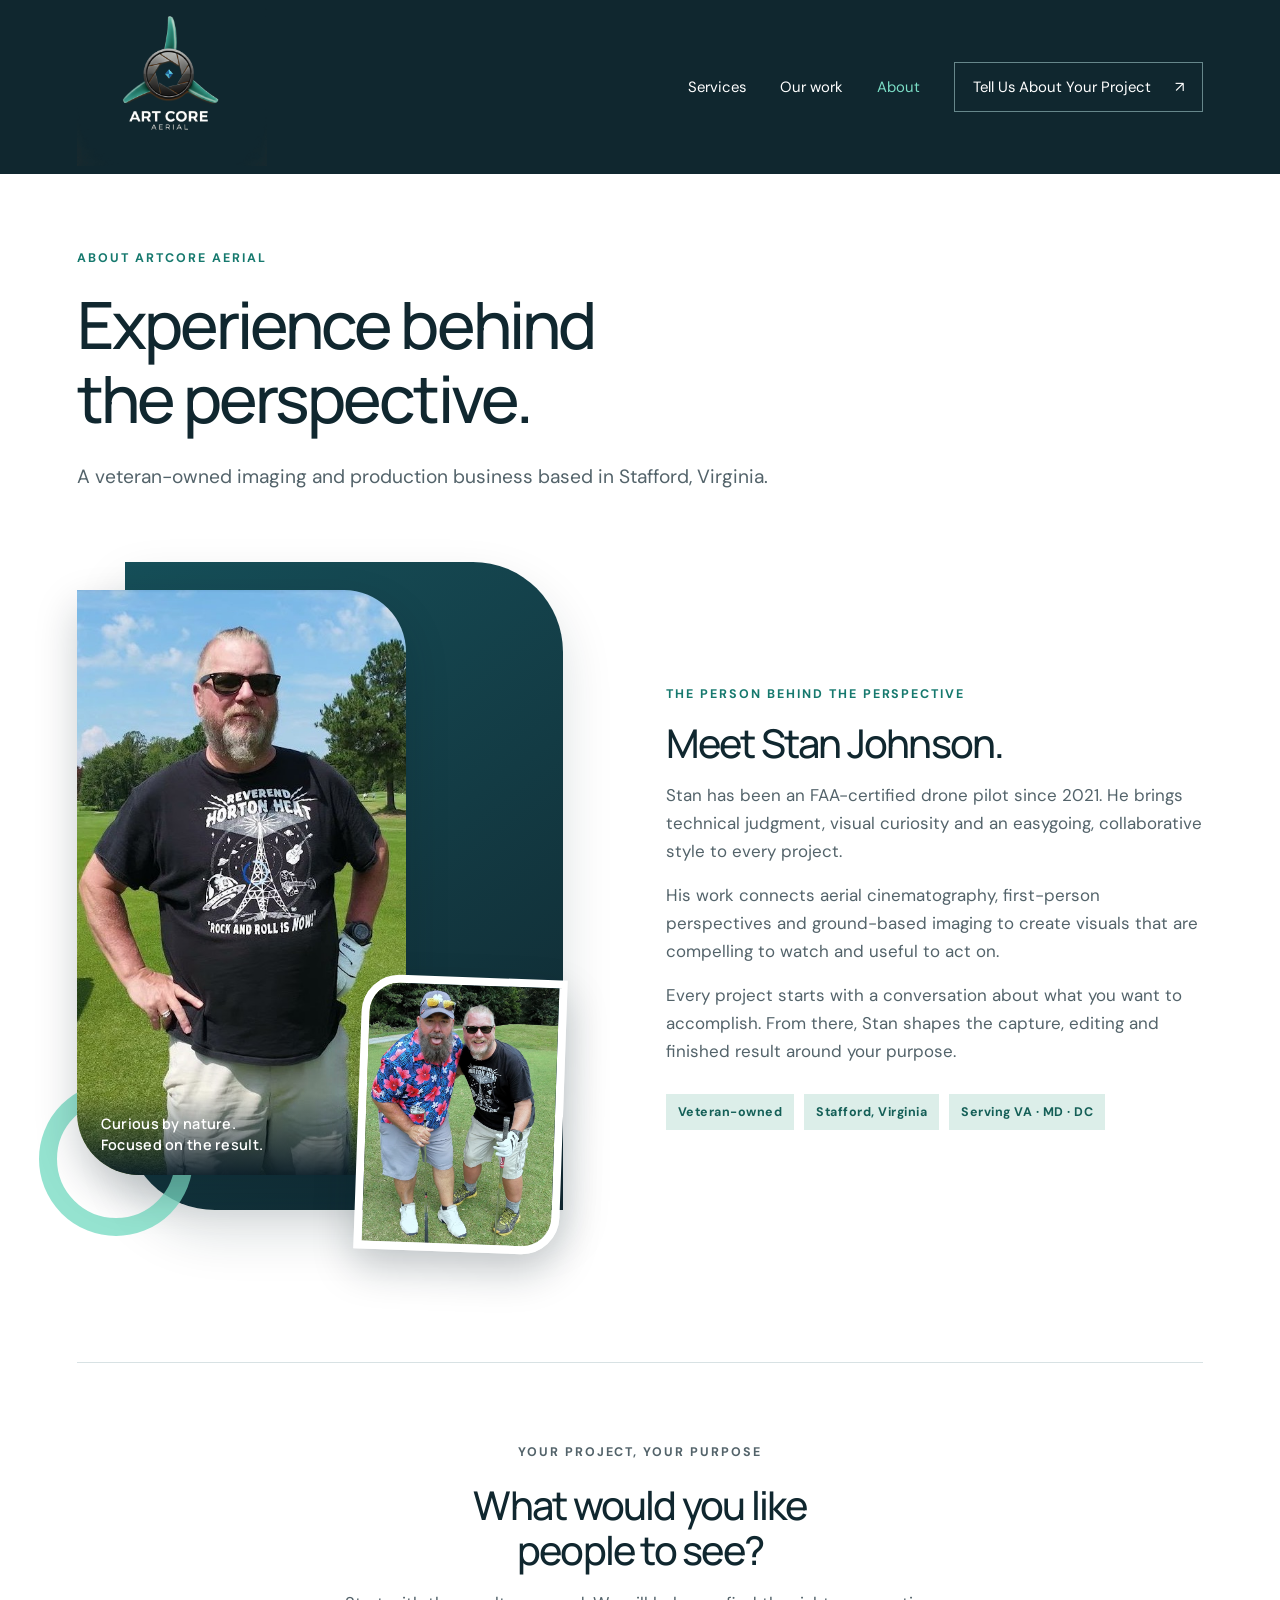
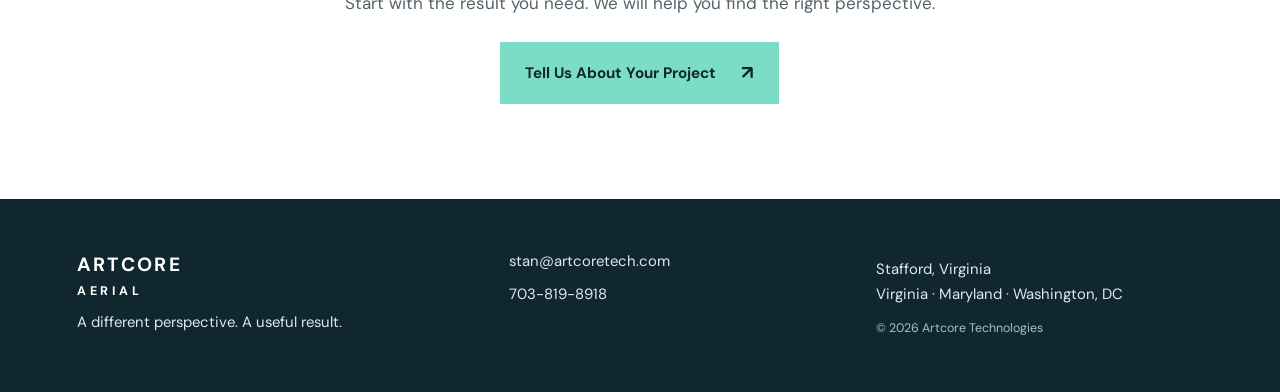
==== about/index.html @ b4f45067 "Updated folders" ====
<!doctype html><html lang="en"><head><meta charset="utf-8"><meta name="viewport" content="width=device-width,initial-scale=1"><title>About | Artcore Aerial</title><meta name="description" content="Photography, cinematic video, Immersive Tours and project documentation. Stafford, Virginia, serving Virginia, Maryland and Washington, DC."><meta name="theme-color" content="#10272f"><link rel="icon" href="/assets/logo.png"><link rel="stylesheet" href="/style.css"><script defer src="/site.js"></script></head><body><a class="skip" href="#main">Skip to content</a><header><a class="brand" href="/" aria-label="Artcore Aerial home"><img src="/assets/logo.png" alt="Artcore Aerial" width="300" height="249"></a><nav aria-label="Main navigation"><a  href="/services/">Services</a><a  href="/work/">Our work</a><a aria-current="page" href="/about/">About</a><a class="nav-cta" href="/contact/">Tell Us About Your Project <span aria-hidden="true">↗</span></a></nav></header><main id="main"><section class="page-intro wrap"><p class="eyebrow">ABOUT ARTCORE AERIAL</p><h1>Experience behind<br>the perspective.</h1><p class="lede">A veteran-owned imaging and production business based in Stafford, Virginia.</p></section><section class="wrap stan-profile section compact"><div class="stan-portraits"><div class="stan-photo stan-photo-primary"><img src="/assets/stan-confident.jpg" alt="Stan Johnson outdoors on a golf course" width="680" height="850"><span>Curious by nature.<br>Focused on the result.</span></div><div class="stan-photo stan-photo-secondary"><img src="/assets/stan-creative.jpg" alt="Stan Johnson enjoying a day on the golf course with a friend" width="712" height="949"></div></div><div class="stan-copy"><p class="eyebrow">THE PERSON BEHIND THE PERSPECTIVE</p><h2>Meet Stan Johnson.</h2><p>Stan has been an FAA-certified drone pilot since 2021. He brings technical judgment, visual curiosity and an easygoing, collaborative style to every project.</p><p>His work connects aerial cinematography, first-person perspectives and ground-based imaging to create visuals that are compelling to watch and useful to act on.</p><p>Every project starts with a conversation about what you want to accomplish. From there, Stan shapes the capture, editing and finished result around your purpose.</p><div class="stan-notes"><span>Veteran-owned</span><span>Stafford, Virginia</span><span>Serving VA · MD · DC</span></div></div></section><section class="project-end wrap"><p class="eyebrow">YOUR PROJECT, YOUR PURPOSE</p><h2>What would you like<br>people to see?</h2><p>Start with the result you need. We will help you find the right perspective.</p><a class="button" href="/contact/">Tell Us About Your Project<span aria-hidden="true">↗</span></a></section></main><footer><div><strong>ARTCORE <span>AERIAL</span></strong><p>A different perspective. A useful result.</p></div><div><a href="mailto:stan@artcoretech.com">stan@artcoretech.com</a><a href="tel:+17038198918">703-819-8918</a></div><div><p>Stafford, Virginia<br>Virginia · Maryland · Washington, DC</p><small>© 2026 Artcore Technologies</small></div></footer><dialog id="lightbox" aria-labelledby="image-caption"><button class="close" aria-label="Close image">Close ×</button><img id="large-image" alt="Expanded portfolio photograph"><p id="image-caption"></p></dialog></body></html>
---- style.css ----
@import url('https://fonts.googleapis.com/css2?family=DM+Sans:wght@400;500;600;700&family=Manrope:wght@400;500;600;700;800&display=swap');
:root{--ink:#10272f;--teal:#16796e;--mint:#7bddc5;--paper:#fff;--muted:#53636a;--line:#d8e2e4}*{box-sizing:border-box}html{scroll-behavior:smooth;scroll-padding-top:110px}body{margin:0;background:var(--paper);color:var(--ink);font:17px/1.65 'DM Sans',Arial,sans-serif}h1,h2,h3,p{margin:0}h1,h2,h3{font-family:Manrope,Arial,sans-serif;line-height:1.13;letter-spacing:-.045em}h1{font-size:clamp(2.8rem,5.1vw,5rem);font-weight:500}h2{font-size:clamp(2rem,3.1vw,3.25rem);font-weight:500}h3{font-size:1.35rem;font-weight:600;letter-spacing:-.025em}p{margin-top:1rem}a{color:inherit;text-decoration:none}button{font:inherit}img{max-width:100%;display:block}a,button{touch-action:manipulation}a:focus-visible,button:focus-visible{outline:3px solid #d58913;outline-offset:5px}.wrap{width:min(1280px,88%);margin-inline:auto}.eyebrow{font-size:.78rem;letter-spacing:.16em;font-weight:700;margin:0 0 1.3rem;line-height:1.5;color:var(--teal)}header{height:100px;padding:8px 6%;display:flex;justify-content:space-between;align-items:center;background:var(--ink);color:white}header .brand img{object-fit:contain;width:88px;height:78px}nav{display:flex;align-items:center;gap:34px;font-size:.93rem}nav a:hover,nav a[aria-current]{color:var(--mint)}nav .nav-cta{border:1px solid #67878b;padding:12px 18px}.nav-cta span{padding-left:20px}.button{display:inline-flex;gap:25px;align-items:center;background:var(--mint);color:var(--ink);padding:17px 25px;font-weight:700;font-size:.95rem;line-height:1.5}.button:hover{background:#a7edda}.button span{font-size:1.2rem}.text-link{display:inline-block;font-weight:600;font-size:.95rem;border-bottom:1px solid currentColor;padding-bottom:4px}.text-link:hover{color:var(--teal)}.hero{position:relative;min-height:735px;color:white;display:flex;align-items:center;padding:64px 0 90px}.hero-photo,.hero-shade{position:absolute;inset:0;width:100%;height:100%;object-fit:cover}.hero-photo{object-position:center}.hero-shade{background:linear-gradient(90deg,rgba(5,22,30,.87),rgba(5,22,30,.54) 48%,rgba(5,22,30,.1))}.hero-content{position:relative}.hero .eyebrow{color:var(--mint)}em{font-style:normal;color:var(--mint)}.hero-content p:not(.eyebrow){max-width:525px;font-size:1.12rem;line-height:1.65;margin:24px 0 28px;color:#f1f5f5}.hero-work{display:inline-block;margin-left:26px;font-size:.95rem}.hero-caption{position:absolute;bottom:24px;right:6%;font-size:.7rem;letter-spacing:.13em}.hero-caption span{margin-left:20px;letter-spacing:0;font-size:.8rem}.position{padding:90px 0;display:grid;grid-template-columns:1fr 1.1fr;gap:0 90px;border-bottom:1px solid var(--line)}.position>.eyebrow{grid-column:1/-1}.position>p:last-child{margin:0;font-size:1.2rem;color:var(--muted)}.section{padding:85px 0}.section-heading{display:flex;justify-content:space-between;align-items:end;gap:32px;margin-bottom:40px}.section-heading .text-link{flex-shrink:0}.services-grid{display:grid;grid-template-columns:repeat(3,1fr);border-top:1px solid var(--line);border-left:1px solid var(--line)}.service-card{padding:30px;min-height:280px;border-right:1px solid var(--line);border-bottom:1px solid var(--line);display:flex;flex-direction:column}.service-card:hover{background:#edf6f4}.number{color:var(--teal);font-size:.85rem;margin-bottom:30px}.service-card p{color:var(--muted);font-size:1rem;margin:12px 0 25px}.card-link{font-size:.85rem;font-weight:600;margin-top:auto;display:flex;justify-content:space-between}.immersive{background:var(--ink);color:white;padding:90px 0}.feature-grid{display:grid;grid-template-columns:.85fr 1.15fr;gap:75px;align-items:center}.feature-grid>img{width:100%;height:460px;object-fit:cover}.immersive .eyebrow{color:var(--mint)}.immersive p{color:#d0dfe1}.immersive .text-link{margin-top:28px}.film-frame{background:#081a21;aspect-ratio:16/9;width:100%;position:relative}.film iframe{border:0;width:100%;height:100%;position:absolute;inset:0}.film h3{margin-top:20px}.film .text-link{margin-top:14px}.film p,figcaption p{color:var(--muted);font-size:1rem}.immersive .film p{color:#d0dfe1}.gallery{display:grid;gap:28px}.three{grid-template-columns:repeat(3,1fr)}.two{grid-template-columns:repeat(2,1fr)}figure{margin:0;min-width:0}.photo{border:0;background:#dce5e7;padding:0;position:relative;display:block;width:100%;cursor:zoom-in;overflow:hidden}.photo img{width:100%;height:330px;object-fit:cover;transition:transform .3s}.photo:hover img{transform:scale(1.035)}.expand{position:absolute;bottom:12px;right:12px;display:grid;place-items:center;background:white;color:var(--ink);width:36px;height:36px;font-size:22px}figcaption{padding-top:20px}.progress-band{background:#edf3f4;padding:80px 0}.progress-grid{display:grid;grid-template-columns:1fr 1fr;gap:70px}.progress-grid p{color:var(--muted)}.progress-grid .text-link{margin-top:24px}.progress-notes article+article{border-top:1px solid #becfd2;padding-top:28px;margin-top:28px}.status{display:inline-block;font-size:.75rem;letter-spacing:.09em;font-weight:700;color:#21695f;padding:6px 10px;background:#d4e9e3;margin-bottom:16px}.about-strip{padding:85px 0;display:grid;grid-template-columns:1fr 1fr;gap:0 90px}.about-strip>.eyebrow{grid-column:1/-1}.about-strip p{margin:0 0 20px;color:var(--muted)}.project-end{border-top:1px solid var(--line);padding:80px 0 95px;text-align:center}.project-end p{color:var(--muted)}.project-end .button{margin-top:25px}footer{background:var(--ink);color:#deeaec;padding:50px 6%;display:grid;grid-template-columns:1.2fr 1fr 1fr;gap:40px;font-size:.93rem}footer p{margin:8px 0}footer a{display:block;margin-bottom:8px}footer strong{font-size:1.2rem;letter-spacing:.12em;color:white}footer strong span{font-size:.78rem;display:block;letter-spacing:.3em}footer small{color:#a8bfc3}.page-intro{padding:75px 0 45px}.page-intro h1{max-width:1000px}.lede{font-size:1.2rem;color:var(--muted);max-width:820px;margin-top:25px}.compact{padding-top:25px}.capability{border-top:1px solid var(--line);border-bottom:1px solid var(--line);margin-bottom:35px}.capability ul{padding:20px 0;display:flex;list-style:none;gap:30px;justify-content:space-between;margin:0;font-size:.95rem;color:var(--teal);font-weight:600}.films{margin-top:45px}.voice{background:#edf3f4;padding:40px;margin-top:50px}.voice .text-link{margin-top:24px}.note{font-size:.9rem;color:var(--muted);margin-top:25px}.pending{padding:35px;background:#edf3f4}.pending h2{font-size:2.1rem}.map-placeholder{border:2px dashed #9dbab6;background:#f6faf9}.custom-content{max-width:800px}.custom-content .button{margin-top:20px}.work-group{border-bottom:1px solid var(--line);margin-bottom:30px}.contact-grid{display:grid;grid-template-columns:1.1fr 1fr;gap:70px;padding-bottom:110px}.contact-links>a{display:block;font-size:clamp(1.2rem,2.3vw,2rem);font-weight:600;margin:18px 0;overflow-wrap:anywhere}.contact-grid aside{padding:30px;background:#edf3f4}.contact-grid aside h2{font-size:1.8rem}.contact-links p{color:var(--muted)}li+li{margin-top:8px}dialog{max-width:95vw;max-height:94vh;border:0;padding:48px 16px 10px;background:var(--ink);color:white}dialog::backdrop{background:#061118e8}dialog img{max-height:76vh;max-width:90vw;object-fit:contain;margin:auto}dialog p{text-align:center;margin:8px 0}.close{position:absolute;top:7px;right:12px;border:1px solid #8babb0;color:white;background:transparent;cursor:pointer;padding:4px 12px}.skip{position:absolute;left:10px;top:-100px;z-index:10;background:white;padding:15px}.skip:focus{top:10px}@media(max-width:900px){.wrap{width:88%}.hero{min-height:650px}.feature-grid{gap:35px}.services-grid{grid-template-columns:repeat(2,1fr)}.three{grid-template-columns:repeat(2,1fr)}.three figure:last-child{grid-column:1/-1}.three figure:last-child img{height:340px}.position,.about-strip{gap:25px}.progress-grid{gap:35px}header{height:auto;min-height:100px}nav{gap:20px}.nav-cta{max-width:190px}.nav-cta span{display:none}.photo img{height:300px}}@media(max-width:640px){header{padding:10px 6%;align-items:center;gap:20px}.brand img{width:70px!important;height:60px!important}nav{flex-wrap:wrap;gap:10px 20px;justify-content:flex-end;font-size:.85rem}nav .nav-cta{padding:6px 9px;max-width:none;font-size:.8rem}.hero{min-height:700px;padding-top:55px}.hero h1{font-size:clamp(2.6rem,10vw,4rem)}.hero-content p:not(.eyebrow){font-size:1rem}.hero-work{display:block;margin:22px 0 0}.hero-caption{left:6%;right:auto}.hero-caption span{display:block;margin:5px 0 0}.hero-shade{background:linear-gradient(90deg,#071a25dd,#071a2570)}.position,.feature-grid,.progress-grid,.about-strip,.contact-grid{grid-template-columns:1fr;gap:30px}.position,.section,.immersive,.progress-band,.about-strip{padding-block:55px}.services-grid{grid-template-columns:1fr}.service-card{min-height:230px;padding:25px}.number{margin-bottom:20px}.gallery{grid-template-columns:1fr;gap:35px}.three figure:last-child{grid-column:auto}.three figure:last-child img,.photo img{height:310px}.section-heading{display:block}.section-heading>.text-link{margin-top:24px}.page-intro{padding-top:50px}.capability ul{display:block;padding:20px}.capability li+li{margin-top:12px}.compact{padding-top:15px}.feature-grid>img{height:310px}.pending,.voice{padding:25px}.progress-grid{gap:25px}.project-end{padding-block:55px}.contact-grid{padding-bottom:60px}footer{grid-template-columns:1fr;gap:25px}.films{margin-top:30px}.eyebrow{font-size:.75rem}.button{padding:16px 20px}}@media(prefers-reduced-motion:reduce){html{scroll-behavior:auto}.photo img{transition:none}}
/* Photography-led service panels and a dark portfolio canvas. */
.section:has(>.services-grid),#services{background:#e4eef0;box-shadow:0 0 0 100vmax #e4eef0;clip-path:inset(0 -100vmax)}
.services-grid{gap:20px;border:0;grid-template-columns:repeat(3,minmax(0,1fr))}
.service-card{position:relative;isolation:isolate;overflow:hidden;border:0;min-height:340px;padding:0;background:#164f59;color:#fff;box-shadow:0 14px 25px #10272f18}
.service-card:nth-child(2),.service-card:nth-child(5){border-radius:48px 0 48px 0}
.service-card:hover{background:#164f59}
.service-image{position:absolute;inset:0;width:100%;height:100%;object-fit:cover;z-index:-2;transition:transform .45s ease}
.service-card::after{content:'';position:absolute;inset:0;background:linear-gradient(180deg,#061b2510 0%,#061b25a6 40%,#061b25f2 100%);z-index:-1}
.service-card:hover .service-image{transform:scale(1.06)}
.service-copy{padding:32px;display:flex;flex-direction:column;justify-content:flex-end;min-height:340px;height:100%}
.service-card h3{font-size:1.65rem;max-width:260px;line-height:1.12}
.service-card p{color:#e0ebed;margin:14px 0 25px}
.service-card .card-link{margin-top:0;padding-top:18px;border-top:1px solid #ffffff50;color:#9cebd7;font-size:.9rem}
.service-construction{background:linear-gradient(135deg,#185e68,#153445 70%)}
.service-construction::after{background:linear-gradient(30deg,transparent 40%,#79ddc51a 40%,#79ddc51a 60%,transparent 60%)}
.section:has(>.gallery),.work-group{background:#102b36;color:#f4fafb;box-shadow:0 0 0 100vmax #102b36;clip-path:inset(0 -100vmax)}
.section:has(>.gallery)>.eyebrow,.section:has(>.gallery) .section-heading .eyebrow{color:#85dfca}
.section:has(>.gallery)>.note{color:#bfd4da}
.gallery{gap:28px;align-items:start}
.gallery figure,.gallery .film{background:#1a3b48;border-radius:4px;overflow:hidden;box-shadow:0 14px 30px #04111938}
.gallery figcaption{padding:24px 26px 28px;border-top:3px solid #71d5bf}
.gallery figcaption p,.gallery .film p{color:#c4d7dc}
.gallery .film h3,.gallery .film p,.gallery .film>.text-link{margin-left:26px;margin-right:26px}
.gallery .film>.text-link{margin-bottom:28px;color:#9cebd7}
.gallery .photo img{height:360px}
.gallery.three{grid-template-columns:1.15fr 1fr 1fr}
.gallery.three>figure:nth-child(3n+2){margin-top:40px}
.gallery.two:not(.films){grid-template-columns:1.15fr 1fr}
.gallery.two:not(.films)>figure:nth-child(even){margin-top:50px}
.expand{background:#9cebd7;border-radius:50%;color:#10272f}
.work-group{border-bottom:1px solid #49636d;margin-bottom:0}
.section:has(>.gallery) .voice{background:#244d57;color:white;border-left:4px solid #8ce6cc}
.section:has(>.gallery) .voice .eyebrow{color:#9cebd7}
.section:has(>.gallery) .text-link:hover{color:#a6f0db}
@media(max-width:900px){.services-grid{grid-template-columns:repeat(2,minmax(0,1fr))}.gallery.three{grid-template-columns:repeat(2,minmax(0,1fr))}.gallery.three>figure:nth-child(3n+2){margin-top:0}.gallery.three>figure:last-child{grid-column:auto}.gallery .photo img,.three figure:last-child img{height:300px}}
@media(max-width:640px){.services-grid,.gallery.three,.gallery.two:not(.films){grid-template-columns:1fr}.service-card,.service-copy{min-height:310px}.service-copy{padding:28px}.gallery.two:not(.films)>figure:nth-child(even){margin-top:0}.gallery .photo img,.three figure:last-child img{height:300px}.gallery figcaption{padding:22px}.service-card:nth-child(2),.service-card:nth-child(5){border-radius:30px 0 30px 0}}
@media(prefers-reduced-motion:reduce){.service-image{transition:none}}

/* A human, editorial introduction for the person behind Artcore Aerial. */
.stan-profile{display:grid;grid-template-columns:minmax(0,.95fr) minmax(0,1.05fr);gap:clamp(55px,8vw,115px);align-items:center;padding-bottom:110px}
.stan-portraits{position:relative;min-height:690px;padding:28px 85px 70px 0}
.stan-portraits::before{content:"";position:absolute;inset:0 0 42px 48px;background:linear-gradient(145deg,#164f59,#10272f);border-radius:0 90px 0 90px;box-shadow:0 24px 50px #10272f25}
.stan-portraits::after{content:"";position:absolute;width:118px;height:118px;border:18px solid var(--mint);border-radius:50%;left:-38px;bottom:16px;opacity:.8}
.stan-photo{position:relative;overflow:hidden;box-shadow:0 18px 42px #071a2538}
.stan-photo img{width:100%;height:100%;object-fit:cover}
.stan-photo-primary{z-index:1;width:min(82%,430px);height:585px;border-radius:0 62px 0 62px}
.stan-photo-primary span{position:absolute;left:0;right:0;bottom:0;padding:20px 24px;background:linear-gradient(0deg,#071a25ed,#071a2500);color:#fff;font:600 .9rem/1.45 Manrope,Arial,sans-serif;letter-spacing:.02em}
.stan-photo-secondary{position:absolute;z-index:2;width:205px;height:275px;right:0;bottom:0;border:8px solid #fff;border-radius:38px 0 38px 0;transform:rotate(2deg)}
.stan-copy .eyebrow{margin-bottom:1.1rem}
.stan-copy>p:not(.eyebrow){color:var(--muted);font-size:1.06rem}
.stan-notes{display:flex;flex-wrap:wrap;gap:10px;margin-top:28px}
.stan-notes span{padding:8px 12px;background:#dceee9;color:#145f57;font-size:.78rem;font-weight:700;letter-spacing:.04em}
@media(max-width:900px){.stan-profile{gap:45px}.stan-portraits{min-height:600px;padding-right:55px}.stan-photo-primary{height:515px}.stan-photo-secondary{width:175px;height:235px}}
@media(max-width:640px){.stan-profile{grid-template-columns:1fr;padding-bottom:65px}.stan-portraits{min-height:520px;padding:20px 42px 55px 0}.stan-portraits::before{inset:0 0 30px 30px;border-radius:0 58px 0 58px}.stan-portraits::after{width:82px;height:82px;border-width:13px;left:-24px}.stan-photo-primary{width:82%;height:440px;border-radius:0 42px 0 42px}.stan-photo-secondary{width:150px;height:200px;border-width:6px}.stan-copy{padding-top:8px}}

/* Scale the full brand mark with the same prominent presence as the reference site. */
header{height:auto;min-height:clamp(160px,12vw,230px)}
header .brand img{width:clamp(190px,14vw,285px);height:auto}
@media(max-width:640px){header{min-height:126px}header .brand img{width:clamp(120px,32vw,160px)!important;height:auto!important}}
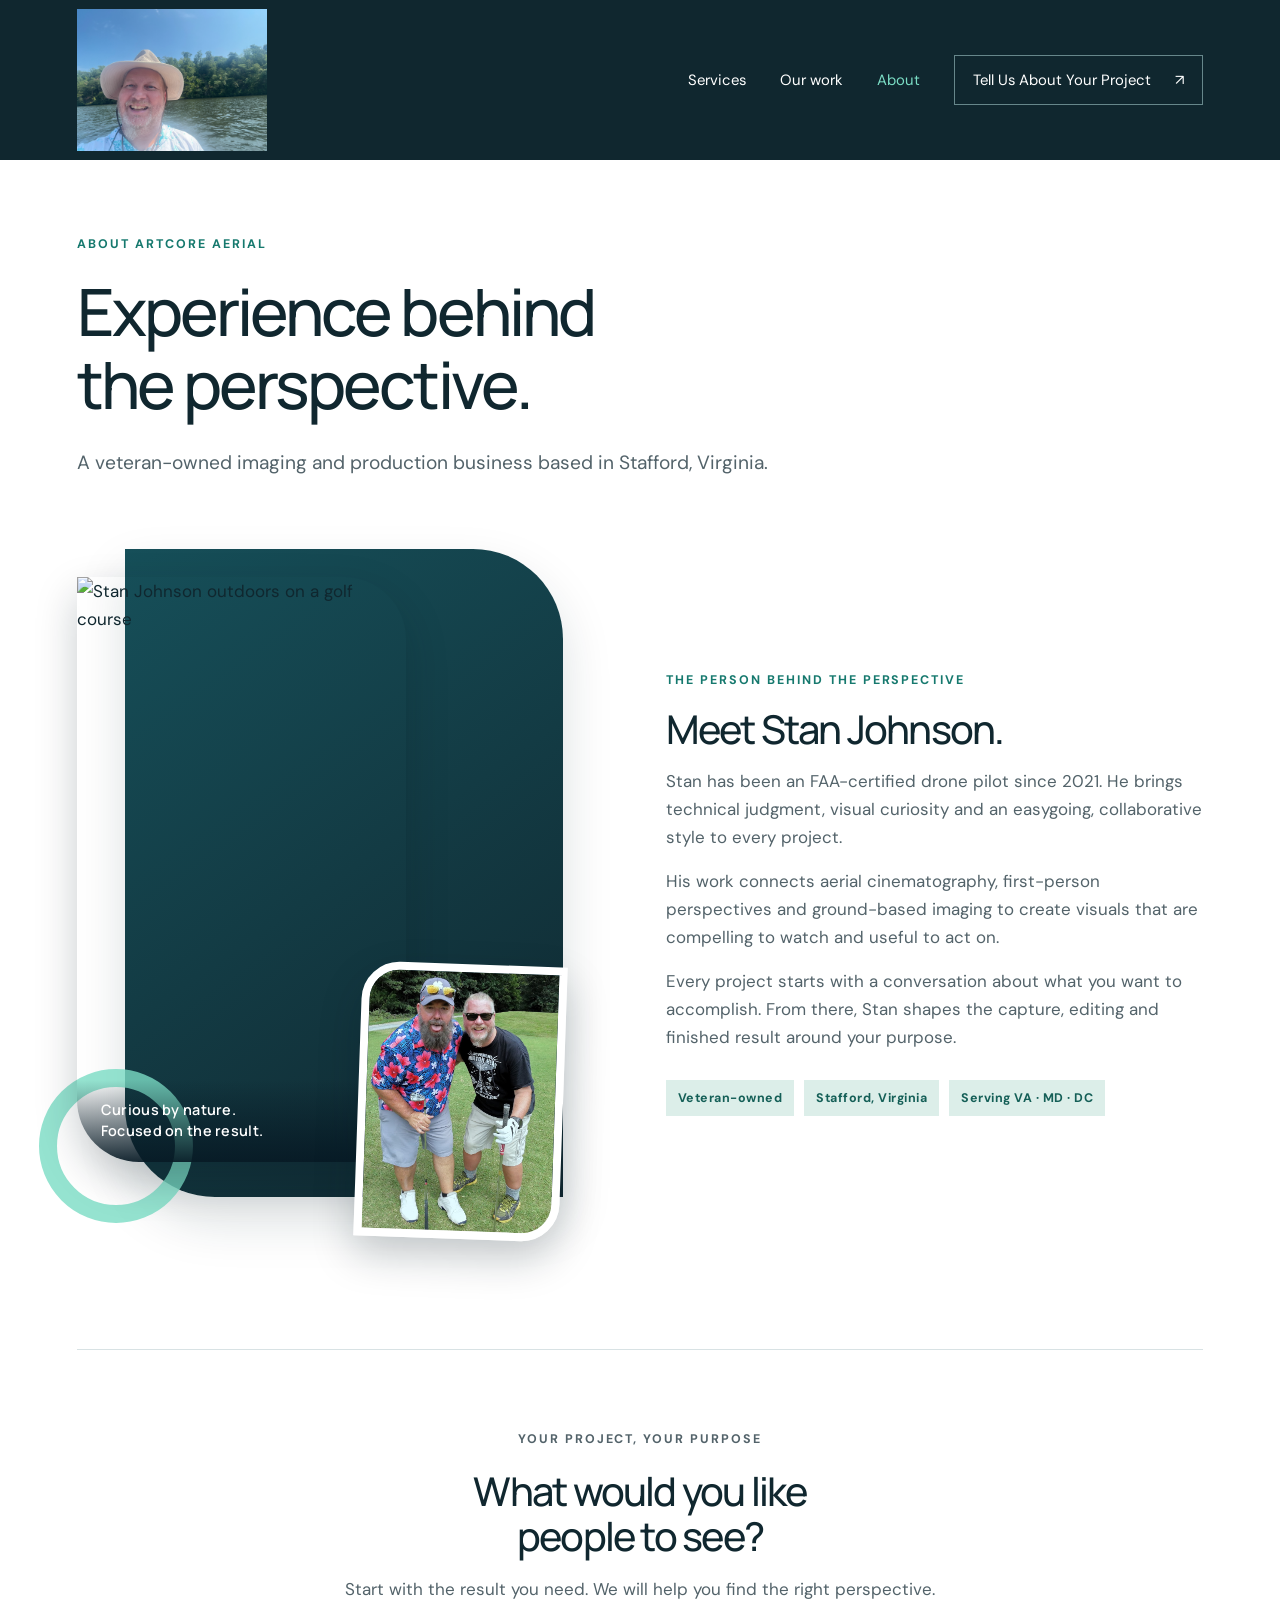
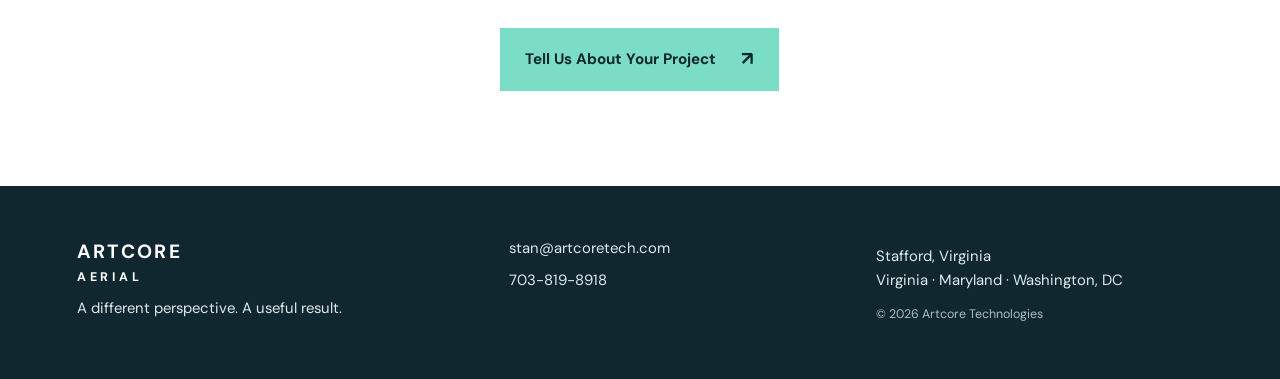
==== commit 5f5ef447: "Updated Stan Pics" ====
--- a/about/index.html
+++ b/about/index.html
@@ -1 +1,74 @@
-<!doctype html><html lang="en"><head><meta charset="utf-8"><meta name="viewport" content="width=device-width,initial-scale=1"><title>About | Artcore Aerial</title><meta name="description" content="Photography, cinematic video, Immersive Tours and project documentation. Stafford, Virginia, serving Virginia, Maryland and Washington, DC."><meta name="theme-color" content="#10272f"><link rel="icon" href="/assets/logo.png"><link rel="stylesheet" href="/style.css"><script defer src="/site.js"></script></head><body><a class="skip" href="#main">Skip to content</a><header><a class="brand" href="/" aria-label="Artcore Aerial home"><img src="/assets/logo.png" alt="Artcore Aerial" width="300" height="249"></a><nav aria-label="Main navigation"><a  href="/services/">Services</a><a  href="/work/">Our work</a><a aria-current="page" href="/about/">About</a><a class="nav-cta" href="/contact/">Tell Us About Your Project <span aria-hidden="true">↗</span></a></nav></header><main id="main"><section class="page-intro wrap"><p class="eyebrow">ABOUT ARTCORE AERIAL</p><h1>Experience behind<br>the perspective.</h1><p class="lede">A veteran-owned imaging and production business based in Stafford, Virginia.</p></section><section class="wrap stan-profile section compact"><div class="stan-portraits"><div class="stan-photo stan-photo-primary"><img src="/assets/stan-confident.jpg" alt="Stan Johnson outdoors on a golf course" width="680" height="850"><span>Curious by nature.<br>Focused on the result.</span></div><div class="stan-photo stan-photo-secondary"><img src="/assets/stan-creative.jpg" alt="Stan Johnson enjoying a day on the golf course with a friend" width="712" height="949"></div></div><div class="stan-copy"><p class="eyebrow">THE PERSON BEHIND THE PERSPECTIVE</p><h2>Meet Stan Johnson.</h2><p>Stan has been an FAA-certified drone pilot since 2021. He brings technical judgment, visual curiosity and an easygoing, collaborative style to every project.</p><p>His work connects aerial cinematography, first-person perspectives and ground-based imaging to create visuals that are compelling to watch and useful to act on.</p><p>Every project starts with a conversation about what you want to accomplish. From there, Stan shapes the capture, editing and finished result around your purpose.</p><div class="stan-notes"><span>Veteran-owned</span><span>Stafford, Virginia</span><span>Serving VA · MD · DC</span></div></div></section><section class="project-end wrap"><p class="eyebrow">YOUR PROJECT, YOUR PURPOSE</p><h2>What would you like<br>people to see?</h2><p>Start with the result you need. We will help you find the right perspective.</p><a class="button" href="/contact/">Tell Us About Your Project<span aria-hidden="true">↗</span></a></section></main><footer><div><strong>ARTCORE <span>AERIAL</span></strong><p>A different perspective. A useful result.</p></div><div><a href="mailto:stan@artcoretech.com">stan@artcoretech.com</a><a href="tel:+17038198918">703-819-8918</a></div><div><p>Stafford, Virginia<br>Virginia · Maryland · Washington, DC</p><small>© 2026 Artcore Technologies</small></div></footer><dialog id="lightbox" aria-labelledby="image-caption"><button class="close" aria-label="Close image">Close ×</button><img id="large-image" alt="Expanded portfolio photograph"><p id="image-caption"></p></dialog></body></html>+<!doctype html>
+<html lang="en">
+
+<head>
+    <meta charset="utf-8">
+    <meta name="viewport" content="width=device-width,initial-scale=1">
+    <title>About | Artcore Aerial</title>
+    <meta name="description"
+        content="Photography, cinematic video, Immersive Tours and project documentation. Stafford, Virginia, serving Virginia, Maryland and Washington, DC.">
+    <meta name="theme-color" content="#10272f">
+    <link rel="icon" href="/assets/logo.png">
+    <link rel="stylesheet" href="/style.css">
+    <script defer src="/site.js"></script>
+</head>
+
+<body><a class="skip" href="#main">Skip to content</a>
+    <header><a class="brand" href="/" aria-label="Artcore Aerial home"><img src="/assets/Stan_Kayak_6677.JPG" alt="Artcore Aerial"
+                width="300" height="249"></a>
+        <nav aria-label="Main navigation"><a href="/services/">Services</a><a href="/work/">Our work</a><a
+                aria-current="page" href="/about/">About</a><a class="nav-cta" href="/contact/">Tell Us About Your
+                Project <span aria-hidden="true">↗</span></a></nav>
+    </header>
+    <main id="main">
+        <section class="page-intro wrap">
+            <p class="eyebrow">ABOUT ARTCORE AERIAL</p>
+            <h1>Experience behind<br>the perspective.</h1>
+            <p class="lede">A veteran-owned imaging and production business based in Stafford, Virginia.</p>
+        </section>
+        <section class="wrap stan-profile section compact">
+            <div class="stan-portraits">
+                <div class="stan-photo stan-photo-primary"><img src="/assets/Stan_Alaska_Boat.JPG.jpg"
+                        alt="Stan Johnson outdoors on a golf course" width="680" height="850"><span>Curious by
+                        nature.<br>Focused on the result.</span></div>
+                <div class="stan-photo stan-photo-secondary"><img src="/assets/stan-creative.jpg"
+                        alt="Stan Johnson enjoying a day on the golf course with a friend" width="712" height="949">
+                </div>
+            </div>
+            <div class="stan-copy">
+                <p class="eyebrow">THE PERSON BEHIND THE PERSPECTIVE</p>
+                <h2>Meet Stan Johnson.</h2>
+                <p>Stan has been an FAA-certified drone pilot since 2021. He brings technical judgment, visual curiosity
+                    and an easygoing, collaborative style to every project.</p>
+                <p>His work connects aerial cinematography, first-person perspectives and ground-based imaging to create
+                    visuals that are compelling to watch and useful to act on.</p>
+                <p>Every project starts with a conversation about what you want to accomplish. From there, Stan shapes
+                    the capture, editing and finished result around your purpose.</p>
+                <div class="stan-notes"><span>Veteran-owned</span><span>Stafford, Virginia</span><span>Serving VA · MD ·
+                        DC</span></div>
+            </div>
+        </section>
+        <section class="project-end wrap">
+            <p class="eyebrow">YOUR PROJECT, YOUR PURPOSE</p>
+            <h2>What would you like<br>people to see?</h2>
+            <p>Start with the result you need. We will help you find the right perspective.</p><a class="button"
+                href="/contact/">Tell Us About Your Project<span aria-hidden="true">↗</span></a>
+        </section>
+    </main>
+    <footer>
+        <div><strong>ARTCORE <span>AERIAL</span></strong>
+            <p>A different perspective. A useful result.</p>
+        </div>
+        <div><a href="mailto:stan@artcoretech.com">stan@artcoretech.com</a><a href="tel:+17038198918">703-819-8918</a>
+        </div>
+        <div>
+            <p>Stafford, Virginia<br>Virginia · Maryland · Washington, DC</p><small>© 2026 Artcore Technologies</small>
+        </div>
+    </footer>
+    <dialog id="lightbox" aria-labelledby="image-caption"><button class="close" aria-label="Close image">Close
+            ×</button><img id="large-image" alt="Expanded portfolio photograph">
+        <p id="image-caption"></p>
+    </dialog>
+</body>
+
+</html>
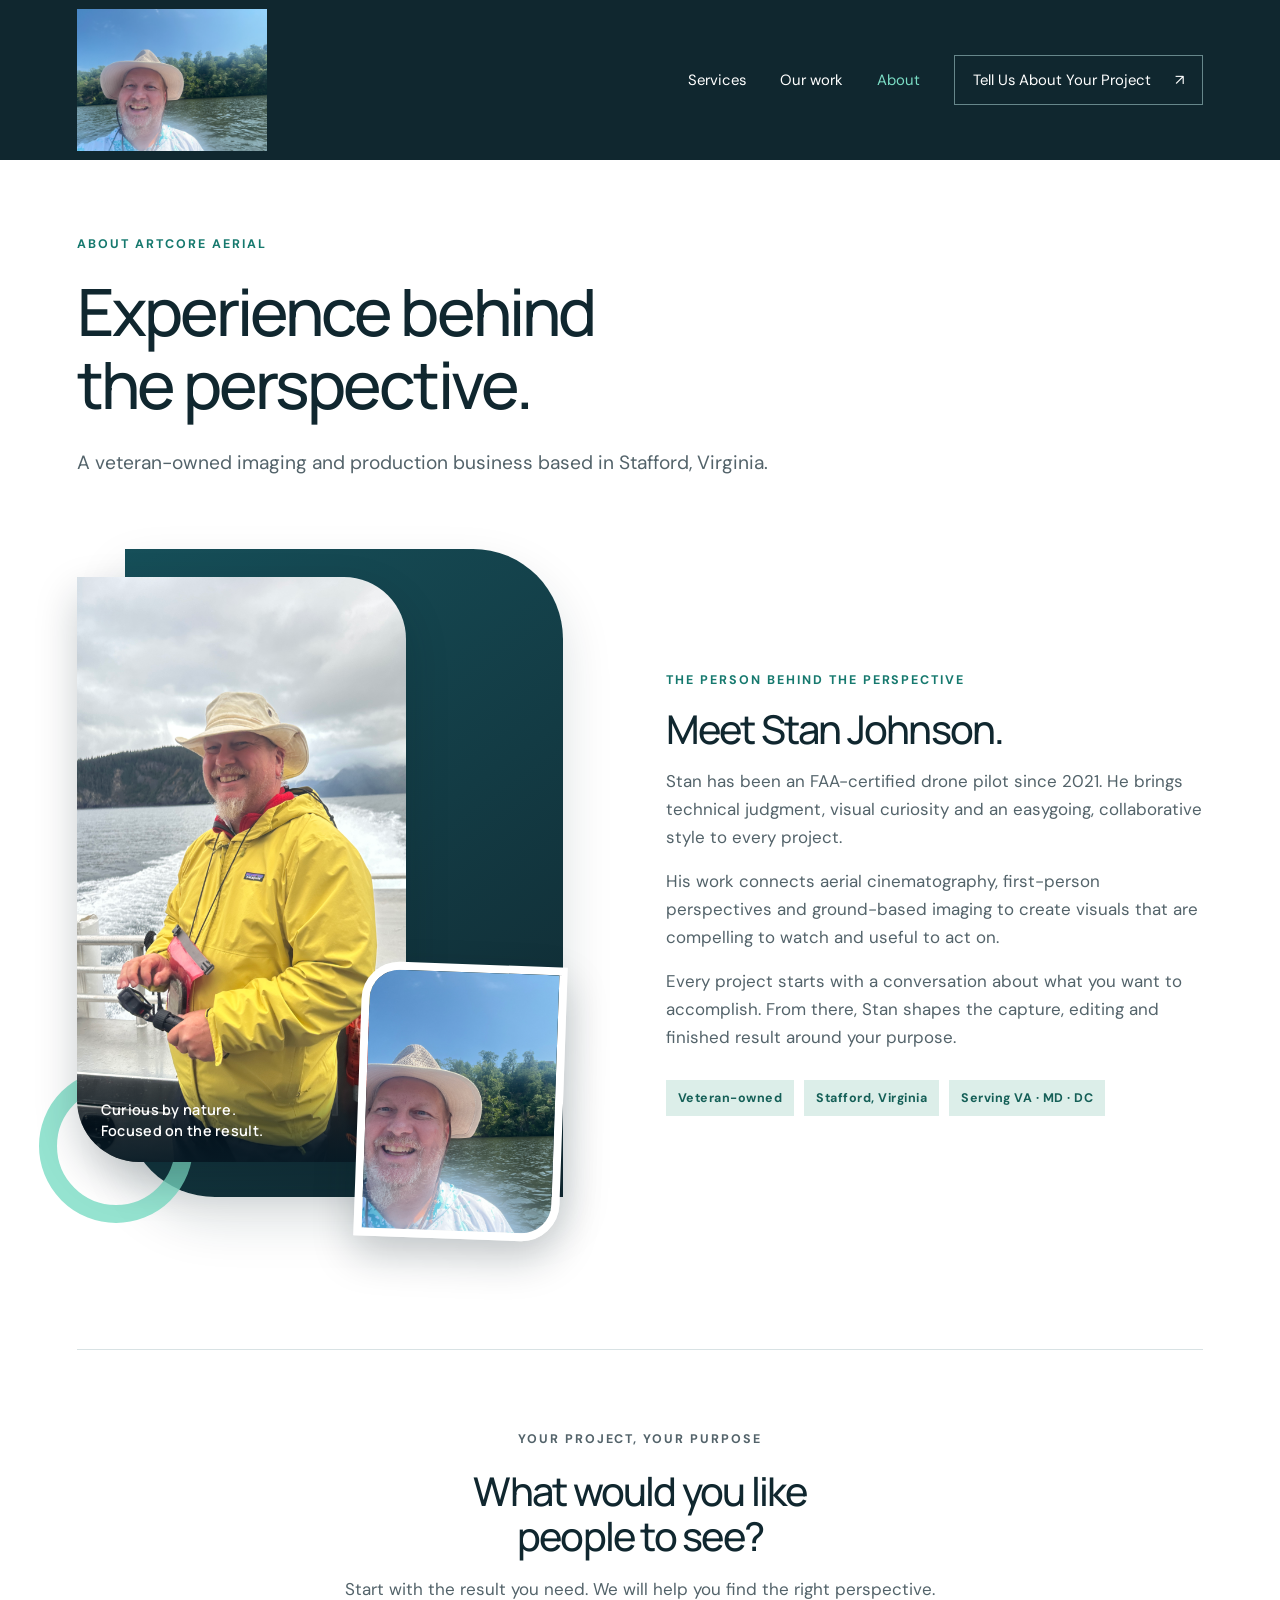
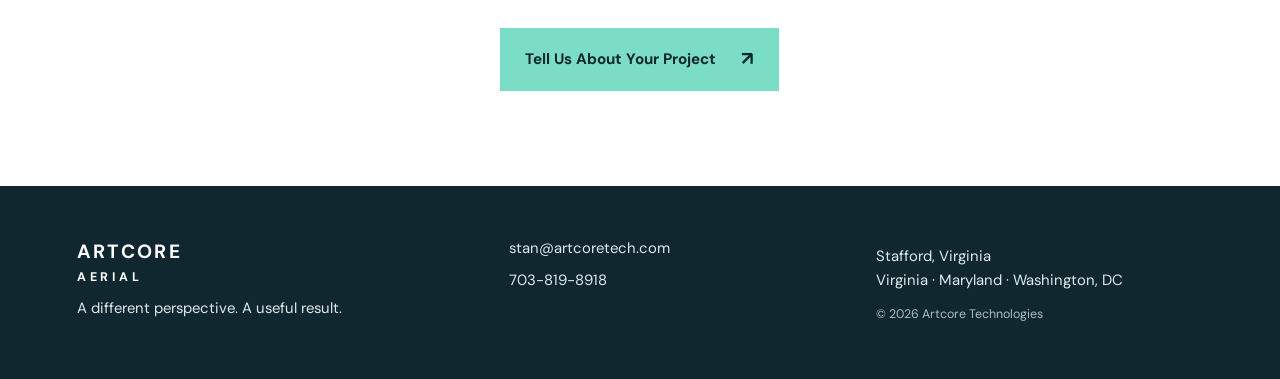
==== commit ebd2bc9e: "Changed Stan Images" ====
--- a/about/index.html
+++ b/about/index.html
@@ -28,11 +28,11 @@
         </section>
         <section class="wrap stan-profile section compact">
             <div class="stan-portraits">
-                <div class="stan-photo stan-photo-primary"><img src="/assets/Stan_Alaska_Boat.JPG.jpg"
-                        alt="Stan Johnson outdoors on a golf course" width="680" height="850"><span>Curious by
+                <div class="stan-photo stan-photo-primary"><img src="/assets/Stan_Alaska_Boat.JPG"
+                        alt="Stan Johnson looking for Glaciers in Alaska" width="680" height="850"><span>Curious by
                         nature.<br>Focused on the result.</span></div>
-                <div class="stan-photo stan-photo-secondary"><img src="/assets/stan-creative.jpg"
-                        alt="Stan Johnson enjoying a day on the golf course with a friend" width="712" height="949">
+                <div class="stan-photo stan-photo-secondary"><img src="/assets/Stan_Kayak_6677.JPG"
+                        alt="Stan Johnson Kayaking in Virginia" width="712" height="949">
                 </div>
             </div>
             <div class="stan-copy">
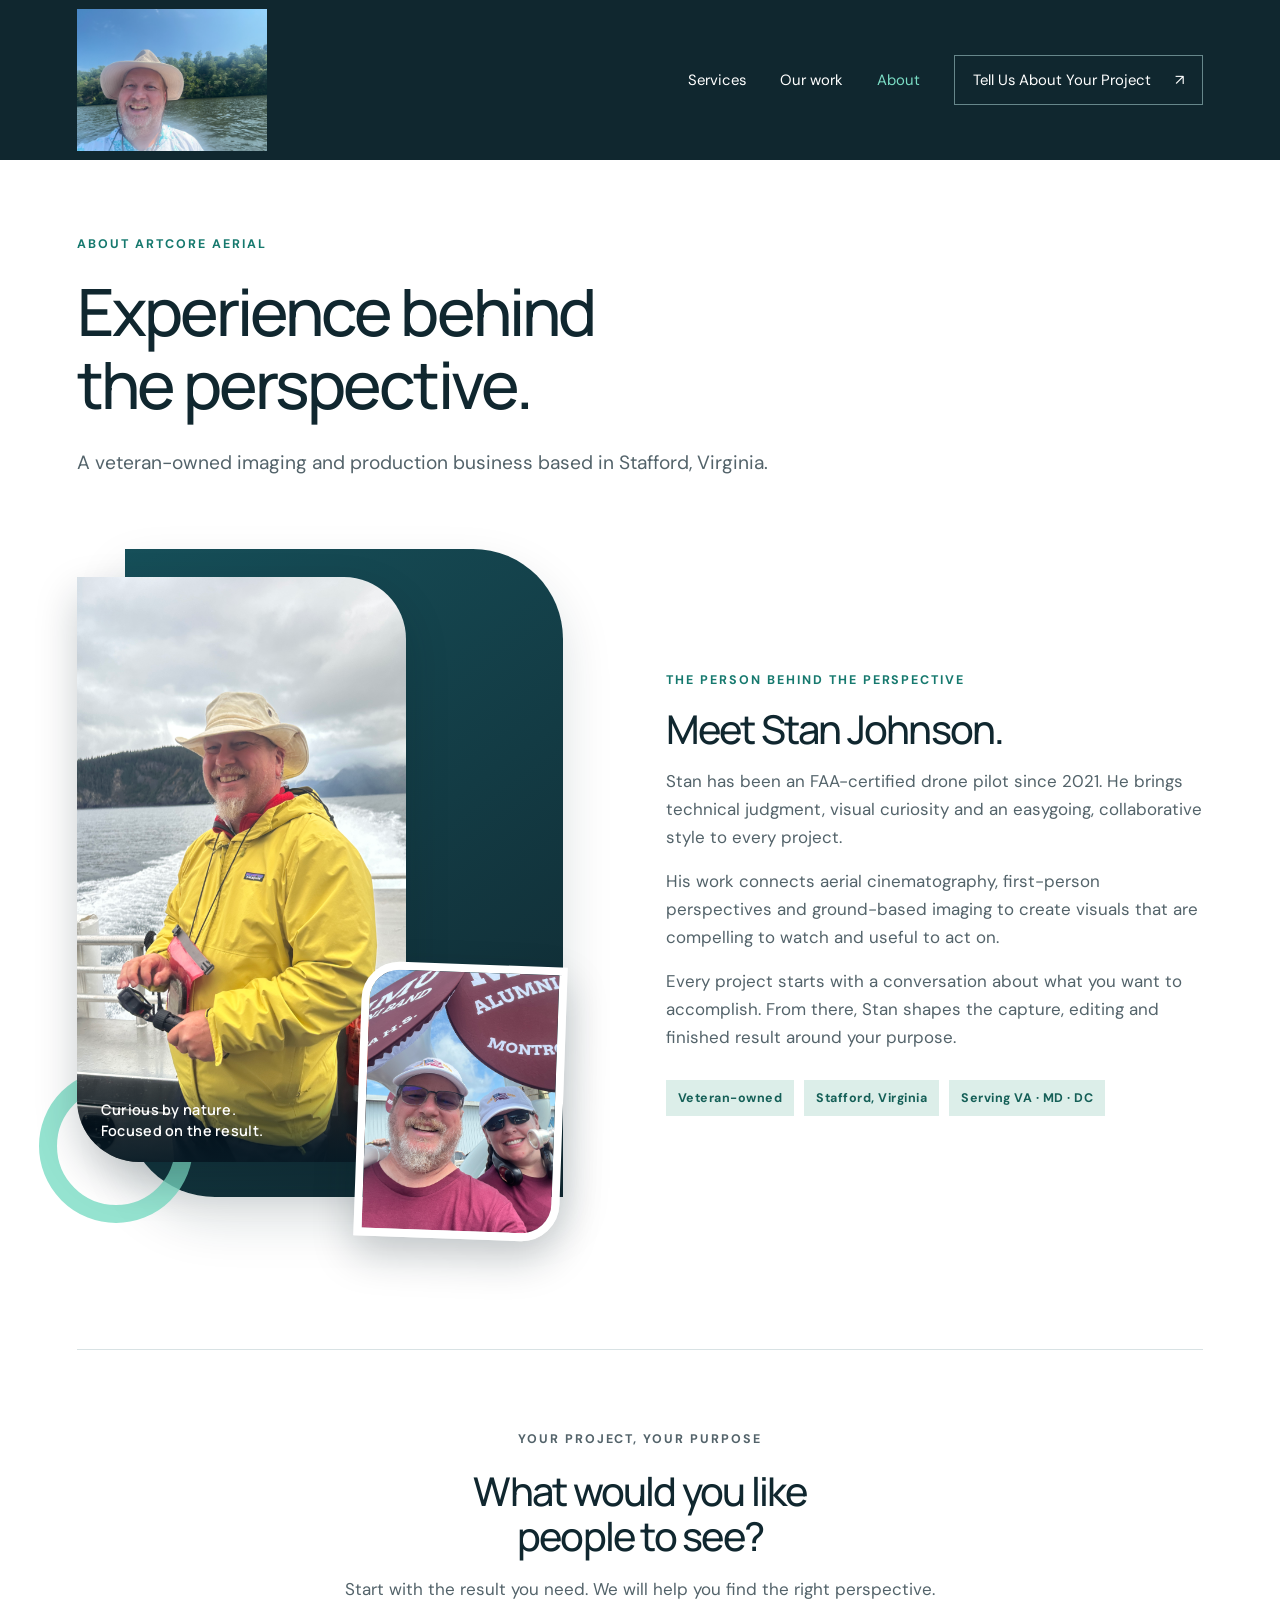
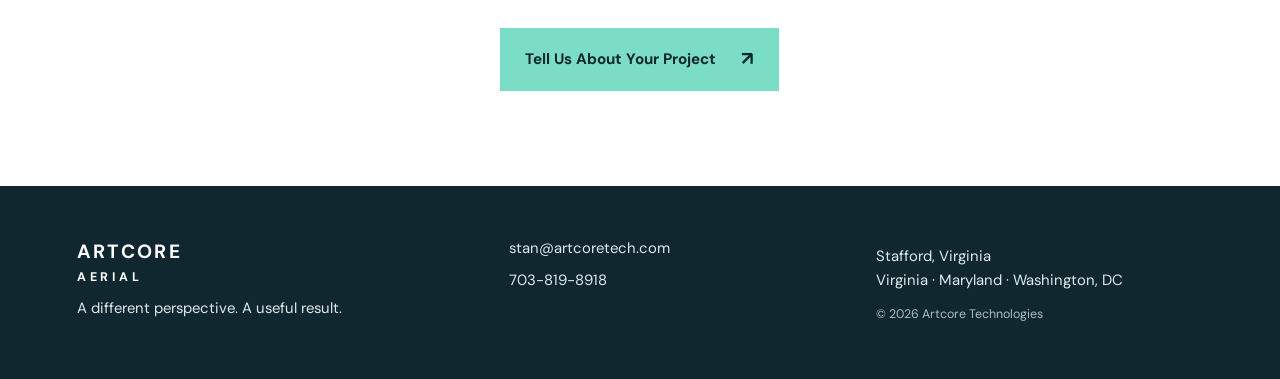
==== commit 3405fcb6: "Added Stan on Tuba" ====
--- a/about/index.html
+++ b/about/index.html
@@ -31,8 +31,8 @@
                 <div class="stan-photo stan-photo-primary"><img src="/assets/Stan_Alaska_Boat.JPG"
                         alt="Stan Johnson looking for Glaciers in Alaska" width="680" height="850"><span>Curious by
                         nature.<br>Focused on the result.</span></div>
-                <div class="stan-photo stan-photo-secondary"><img src="/assets/Stan_Kayak_6677.JPG"
-                        alt="Stan Johnson Kayaking in Virginia" width="712" height="949">
+                <div class="stan-photo stan-photo-secondary"><img src="/assets/Stan_On_Tuba_2026.JPG"
+                        alt="Stan Johnson On Tuba in Pennsylvania" width="712" height="949">
                 </div>
             </div>
             <div class="stan-copy">
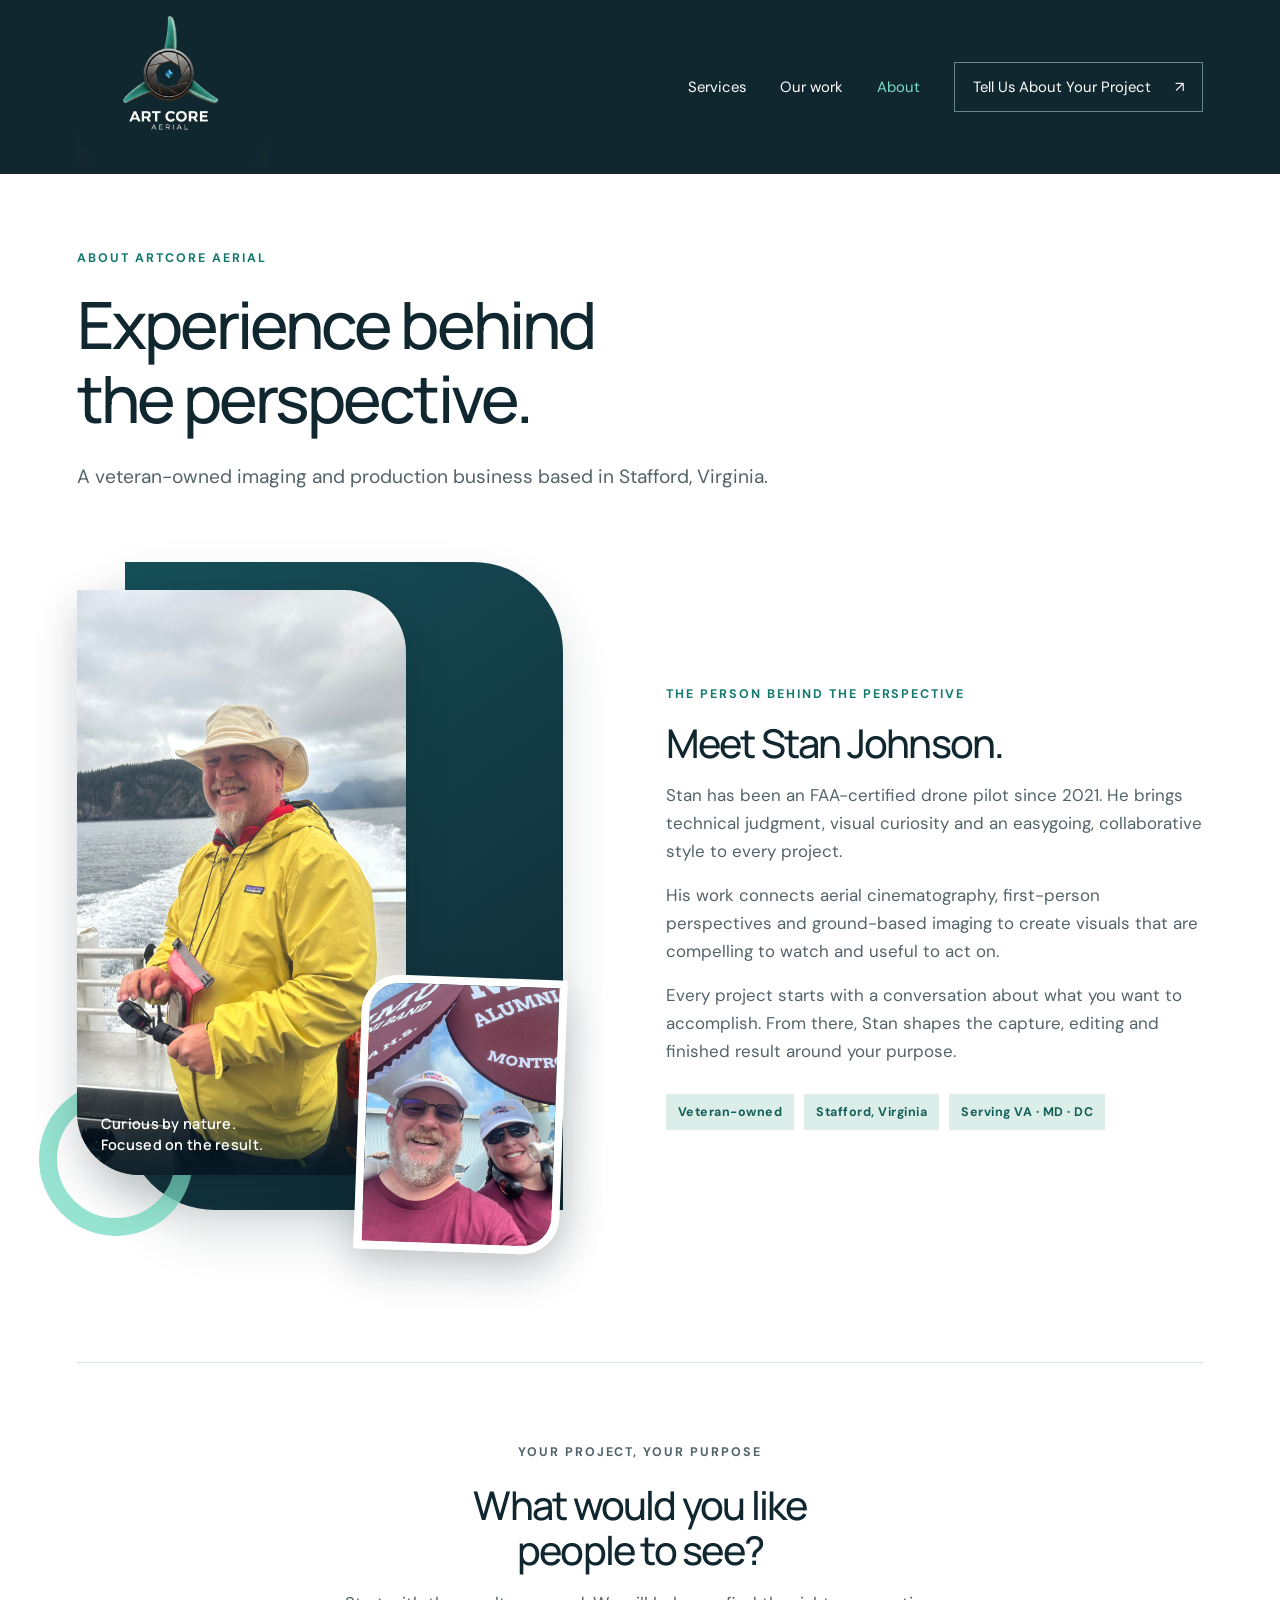
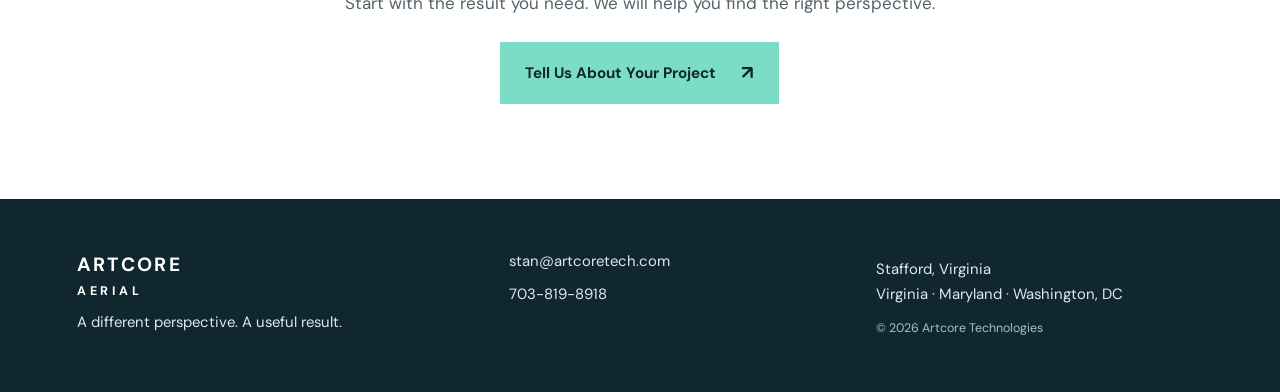
==== commit 828154c1: "Fixed Logo" ====
--- a/about/index.html
+++ b/about/index.html
@@ -14,7 +14,7 @@
 </head>
 
 <body><a class="skip" href="#main">Skip to content</a>
-    <header><a class="brand" href="/" aria-label="Artcore Aerial home"><img src="/assets/Stan_Kayak_6677.JPG" alt="Artcore Aerial"
+    <header><a class="brand" href="/" aria-label="Artcore Aerial home"><img src="/assets/logo.png" alt="Artcore Aerial"
                 width="300" height="249"></a>
         <nav aria-label="Main navigation"><a href="/services/">Services</a><a href="/work/">Our work</a><a
                 aria-current="page" href="/about/">About</a><a class="nav-cta" href="/contact/">Tell Us About Your
